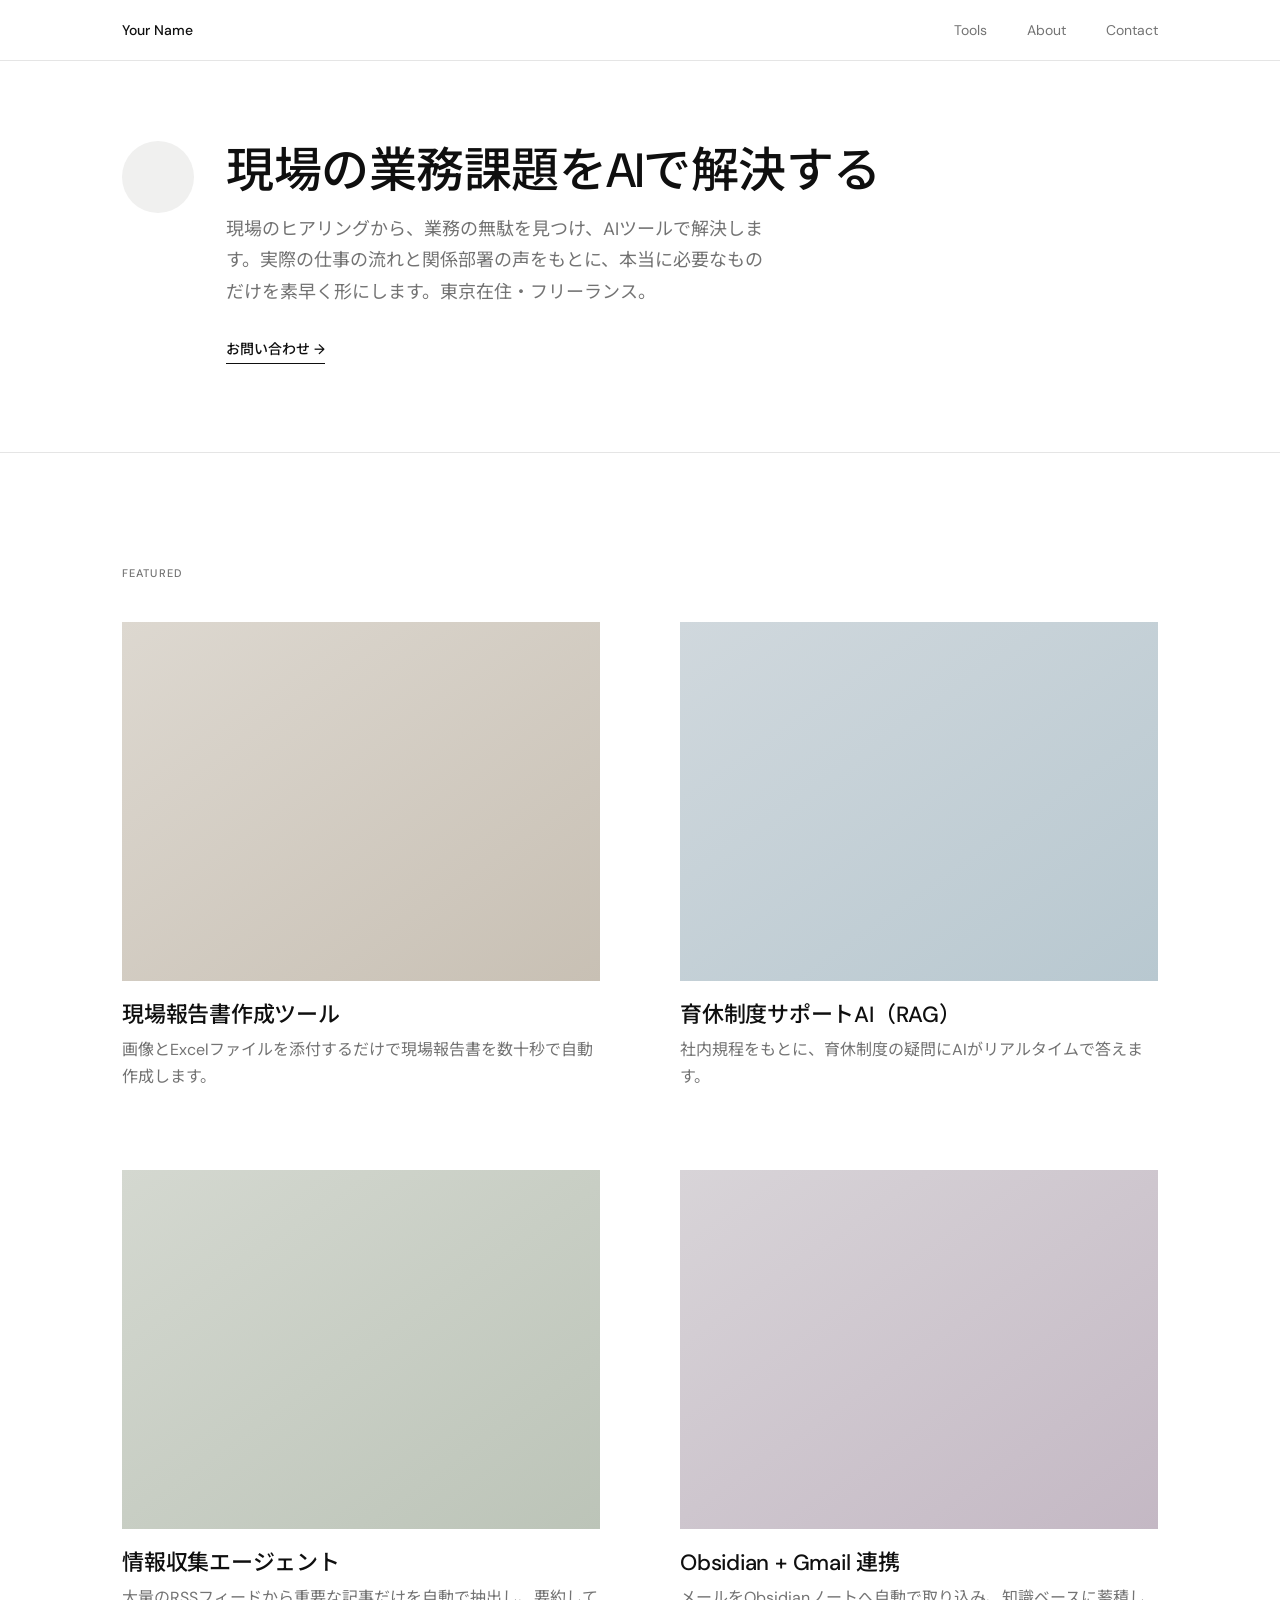
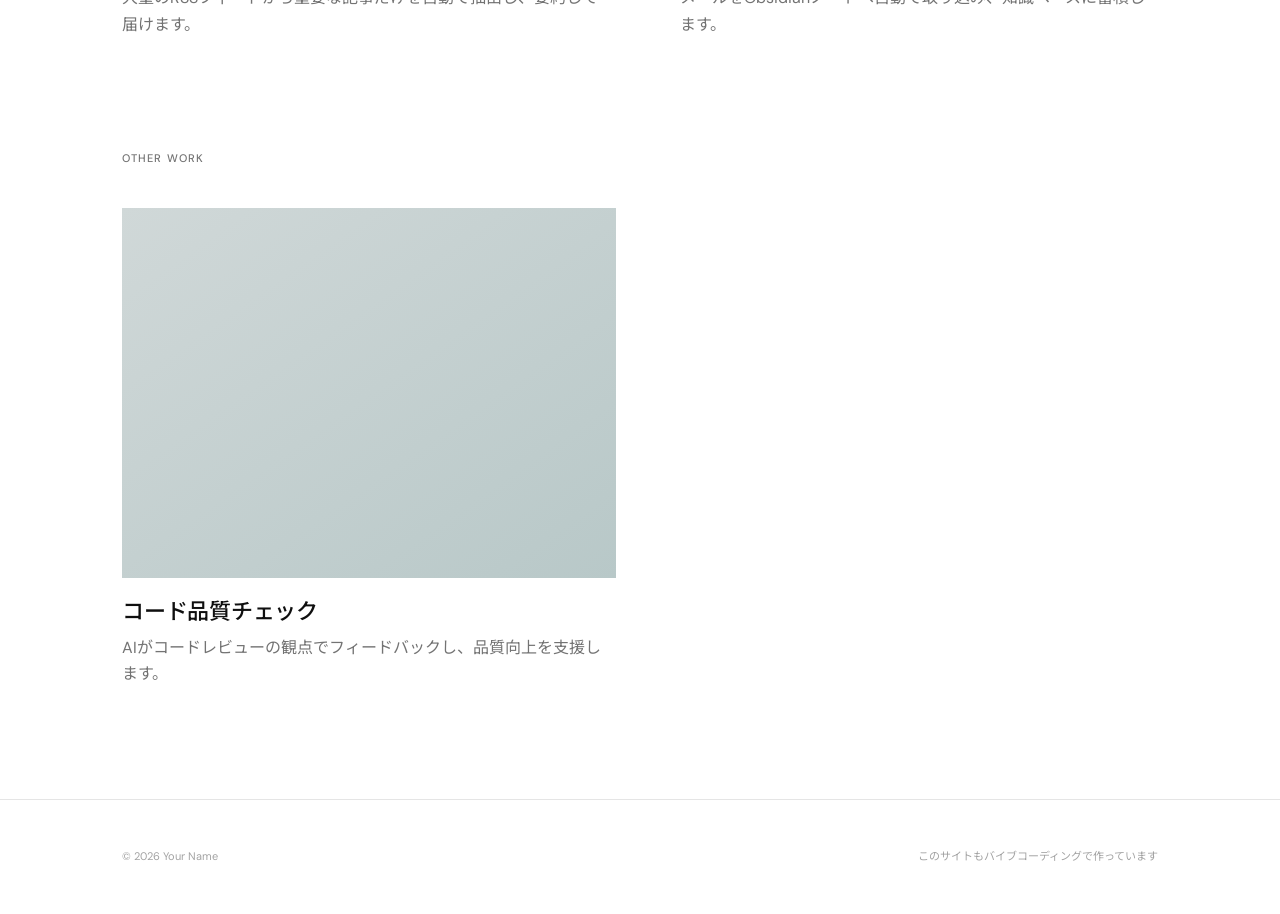
==== index.html @ d51e8c88 "Initial commit" ====
<!DOCTYPE html>
<html lang="ja">
<head>
  <meta charset="UTF-8">
  <meta name="viewport" content="width=device-width, initial-scale=1.0">
  <title>Your Name — AI ツール制作</title>
  <meta name="description" content="AIで業務の無駄を削る小さなツールを作っています。">
  <link rel="preconnect" href="https://fonts.googleapis.com">
  <link rel="preconnect" href="https://fonts.gstatic.com" crossorigin>
  <link href="https://fonts.googleapis.com/css2?family=DM+Sans:ital,opsz,wght@0,9..40,300;0,9..40,400;0,9..40,500;0,9..40,600;0,9..40,700&family=Noto+Sans+JP:wght@300;400;500;700&display=swap" rel="stylesheet">
  <link rel="stylesheet" href="css/style.css">
</head>
<body>

  <header class="site-header">
    <div class="site-header__inner">
      <a class="site-header__logo" href="index.html" data-site-name>Your Name</a>
      <nav class="site-nav">
        <a href="#tools">Tools</a>
        <a href="about.html">About</a>
        <a href="contact.html">Contact</a>
      </nav>
    </div>
  </header>

  <main>

    <!-- Profile -->
    <section class="profile">
      <div class="container">
        <div class="profile__inner">
          <div class="profile__photo" aria-hidden="true"></div>
          <div class="profile__body">
            <h1 class="profile__title" id="profile-title">AIで、現場の仕事を速くする。</h1>
            <p class="profile__bio" id="profile-bio"></p>
            <a class="profile__contact" href="mailto:your@email.com" id="profile-contact">お問い合わせ →</a>
          </div>
        </div>
      </div>
    </section>

    <!-- Featured Tools -->
    <section class="section" id="tools">
      <div class="container">
        <p class="section__eyebrow">Featured</p>
        <div class="tools-grid tools-grid--featured" id="featured-tools"></div>
      </div>
    </section>

    <!-- Other Tools -->
    <section class="section" style="padding-top: 0;" id="other-tools-section">
      <div class="container">
        <p class="section__eyebrow">Other Work</p>
        <div class="tools-grid tools-grid--other" id="other-tools"></div>
      </div>
    </section>

  </main>

  <footer class="site-footer">
    <div class="container">
      <div class="site-footer__inner">
        <p class="site-footer__copy">© <span id="copy-year"></span> <span data-site-name>Your Name</span></p>
        <p class="site-footer__note">このサイトもバイブコーディングで作っています</p>
      </div>
    </div>
  </footer>

  <script src="js/data.js"></script>
  <script>
    document.addEventListener('DOMContentLoaded', function () {
      document.querySelectorAll('[data-site-name]').forEach(function (el) {
        el.textContent = SITE.name;
      });
      document.getElementById('profile-title').textContent = SITE.tagline;
      document.getElementById('profile-bio').textContent = SITE.about;
      document.getElementById('profile-contact').href = 'mailto:' + SITE.email;
      document.getElementById('copy-year').textContent = new Date().getFullYear();

      var featuredEl = document.getElementById('featured-tools');
      TOOLS.filter(function (t) { return t.featured; }).forEach(function (tool) {
        var thumbStyle = tool.thumb ? ' style="background:' + tool.thumb + '"' : '';
        featuredEl.insertAdjacentHTML('beforeend',
          '<a class="tool-item" href="' + tool.href + '">'
          + '<div class="tool-item__thumb"' + thumbStyle + '></div>'
          + '<h3 class="tool-item__name">' + tool.name + '</h3>'
          + '<p class="tool-item__desc">' + tool.description + '</p>'
          + '</a>'
        );
      });

      var otherEl = document.getElementById('other-tools');
      TOOLS.filter(function (t) { return !t.featured; }).forEach(function (tool) {
        var thumbStyle = tool.thumb ? ' style="background:' + tool.thumb + '"' : '';
        otherEl.insertAdjacentHTML('beforeend',
          '<a class="tool-item" href="' + tool.href + '">'
          + '<div class="tool-item__thumb"' + thumbStyle + '></div>'
          + '<h3 class="tool-item__name">' + tool.name + '</h3>'
          + '<p class="tool-item__desc">' + tool.description + '</p>'
          + '</a>'
        );
      });
    });
  </script>

</body>
</html>
---- css/style.css ----
/* ===== Variables ===== */
:root {
  --bg:      #ffffff;
  --text:    #0f0f0f;
  --muted:   #737373;
  --subtle:  #a3a3a3;
  --divider: #e5e5e5;
  --thumb:   #f0f0ef;

  --font: 'DM Sans', 'Noto Sans JP', sans-serif;
  --max-w: 1100px;

  --text-xs:   0.6875rem; /* 11px */
  --text-sm:   0.875rem;  /* 14px */
  --text-base: 1rem;      /* 16px */
}

/* ===== Reset ===== */
*, *::before, *::after { box-sizing: border-box; margin: 0; padding: 0; }
html { scroll-behavior: smooth; }
body {
  font-family: var(--font);
  background: var(--bg);
  color: var(--text);
  line-height: 1.6;
  -webkit-font-smoothing: antialiased;
  -moz-osx-font-smoothing: grayscale;
}
a { color: inherit; text-decoration: none; }
img, video { max-width: 100%; display: block; }
button { font-family: inherit; }

/* ===== Container ===== */
.container {
  max-width: var(--max-w);
  margin: 0 auto;
  padding: 0 2rem;
}

/* ===== Header ===== */
.site-header {
  position: sticky;
  top: 0;
  z-index: 100;
  background: var(--bg);
  border-bottom: 1px solid var(--divider);
}
.site-header__inner {
  max-width: var(--max-w);
  margin: 0 auto;
  padding: 0 2rem;
  height: 60px;
  display: flex;
  align-items: center;
  justify-content: space-between;
}
.site-header__logo {
  font-size: var(--text-sm);
  font-weight: 500;
}
.site-nav { display: flex; gap: 2.5rem; }
.site-nav a {
  font-size: var(--text-sm);
  font-weight: 400;
  color: var(--muted);
  transition: color 0.15s;
}
.site-nav a:hover { color: var(--text); }

/* ===== Profile ===== */
.profile {
  padding: 5rem 0 5.5rem;
  border-bottom: 1px solid var(--divider);
}
.profile__inner {
  display: grid;
  grid-template-columns: 72px 1fr;
  gap: 0 2rem;
  align-items: start;
}
.profile__photo {
  width: 72px;
  height: 72px;
  border-radius: 50%;
  background: var(--thumb);
  flex-shrink: 0;
}
.profile__title {
  font-size: 3rem; /* 48px */
  font-weight: 500;
  letter-spacing: -0.01em;
  line-height: 1.15;
  margin-bottom: 1rem;
  margin-top: 0.1rem;
}
.profile__bio {
  font-size: 1.125rem;
  font-weight: 400;
  color: var(--muted);
  line-height: 1.75;
  max-width: 540px;
  margin-bottom: 1.75rem;
}
.profile__contact {
  display: inline-block;
  font-size: var(--text-sm);
  font-weight: 500;
  color: var(--text);
  border-bottom: 1px solid var(--text);
  padding-bottom: 2px;
  transition: opacity 0.15s;
}
.profile__contact:hover { opacity: 0.45; }

/* ===== Section ===== */
.section { padding: 7rem 0; }
.section__eyebrow {
  font-size: var(--text-xs);
  font-weight: 500;
  letter-spacing: 0.1em;
  text-transform: uppercase;
  color: var(--muted);
  margin-bottom: 2.5rem;
}

/* ===== Tool Grid ===== */
.tools-grid { display: grid; }
.tools-grid--featured {
  grid-template-columns: repeat(2, 1fr);
  gap: 5rem 5rem;
}
.tools-grid--other {
  grid-template-columns: repeat(2, 1fr);
  gap: 4rem 3rem;
}

/* ===== Tool Item ===== */
.tool-item { display: block; }
.tool-item__thumb {
  aspect-ratio: 4 / 3;
  background: var(--thumb);
  margin-bottom: 1.25rem;
  transition: opacity 0.3s;
}
.tool-item:hover .tool-item__thumb { opacity: 0.72; }
.tool-item__name {
  font-size: 1.375rem; /* 22px */
  font-weight: 500;
  letter-spacing: -0.01em;
  line-height: 1.3;
  margin-bottom: 0.5rem;
}
.tool-item__desc {
  font-size: var(--text-base);
  font-weight: 400;
  color: var(--muted);
  line-height: 1.65;
}

/* ===== Tool Hero ===== */
.tool-hero {
  padding: 4rem 0 5rem;
  border-bottom: 1px solid var(--divider);
  max-width: 640px;
}
.tool-hero__category {
  font-size: var(--text-xs);
  font-weight: 500;
  letter-spacing: 0.1em;
  text-transform: uppercase;
  color: var(--muted);
  margin-bottom: 1.5rem;
}
.tool-hero__title {
  font-size: clamp(1.75rem, 4vw, 2.5rem);
  font-weight: 500;
  letter-spacing: -0.01em;
  line-height: 1.2;
  margin-bottom: 1.25rem;
}
.tool-hero__desc {
  font-size: var(--text-base);
  color: var(--muted);
  line-height: 1.75;
}

/* ===== Back Link ===== */
.back-link {
  display: inline-flex;
  align-items: center;
  gap: 0.4rem;
  font-size: var(--text-sm);
  color: var(--muted);
  transition: color 0.15s;
  margin-bottom: 3rem;
}
.back-link:hover { color: var(--text); }

/* ===== Demo Area ===== */
.demo-wrap { margin-top: 4rem; }
.demo-area {
  position: relative;
  aspect-ratio: 16 / 9;
  background: var(--thumb);
  overflow: hidden;
}
.demo-thumb {
  position: absolute;
  inset: 0;
  display: flex;
  flex-direction: column;
  align-items: center;
  justify-content: center;
  gap: 0.75rem;
}
.play-btn {
  width: 52px;
  height: 52px;
  background: rgba(255, 255, 255, 0.92);
  border: 1px solid var(--divider);
  border-radius: 50%;
  cursor: pointer;
  display: flex;
  align-items: center;
  justify-content: center;
  transition: transform 0.15s;
}
.play-btn:hover { transform: scale(1.06); }
.play-btn svg { margin-left: 3px; }
.demo-label {
  font-size: var(--text-xs);
  color: var(--subtle);
}
#demo-video {
  width: 100%;
  height: 100%;
  object-fit: contain;
  display: none;
}

/* ===== Tool Content (label | body) ===== */
.tool-content { padding: 5rem 0; }
.tool-section {
  display: grid;
  grid-template-columns: 160px 1fr;
  gap: 0 5rem;
  padding: 2.5rem 0;
  border-top: 1px solid var(--divider);
  align-items: start;
}
.tool-section:last-child { border-bottom: 1px solid var(--divider); }
.tool-section__label {
  font-size: var(--text-xs);
  font-weight: 500;
  letter-spacing: 0.08em;
  text-transform: uppercase;
  color: var(--muted);
  padding-top: 0.15rem;
}
.tool-section__body {
  font-size: var(--text-sm);
  color: var(--muted);
  line-height: 1.8;
}

/* ===== Point List ===== */
.point-list {
  display: grid;
  grid-template-columns: repeat(3, 1fr);
  gap: 0 2rem;
}
.point-item__label {
  font-size: var(--text-xs);
  color: var(--subtle);
  margin-bottom: 0.35rem;
}
.point-item__value {
  font-size: var(--text-base);
  font-weight: 600;
  letter-spacing: -0.01em;
}

/* ===== Before / After ===== */
.before-after {
  display: grid;
  grid-template-columns: 1fr 1fr;
  gap: 0 2.5rem;
}
.ba-box__label {
  font-size: var(--text-xs);
  font-weight: 500;
  letter-spacing: 0.08em;
  text-transform: uppercase;
  color: var(--subtle);
  margin-bottom: 0.75rem;
}
.ba-box--after .ba-box__label { color: var(--text); }
.ba-box__text {
  font-size: var(--text-sm);
  color: var(--muted);
  line-height: 1.8;
}

/* ===== Steps ===== */
.steps-list { display: grid; }
.step-item {
  display: grid;
  grid-template-columns: 2.5rem 1fr;
  gap: 0 0.75rem;
  padding: 1rem 0;
  border-top: 1px solid var(--divider);
  align-items: baseline;
}
.step-item:last-child { border-bottom: 1px solid var(--divider); }
.step-item__num {
  font-size: var(--text-xs);
  font-weight: 600;
  color: var(--subtle);
  letter-spacing: 0.04em;
}
.step-item__text {
  font-size: var(--text-sm);
  color: var(--muted);
  line-height: 1.65;
}

/* ===== Tech List ===== */
.tech-list {
  display: flex;
  flex-wrap: wrap;
  gap: 0.25rem 1.5rem;
}
.tech-list__item {
  font-size: var(--text-sm);
  color: var(--muted);
}

/* ===== CTA ===== */
.cta-block__text {
  font-size: var(--text-sm);
  color: var(--muted);
  line-height: 1.75;
  margin-bottom: 1.25rem;
}
.cta-block__link {
  display: inline-block;
  font-size: var(--text-sm);
  font-weight: 500;
  color: var(--text);
  border-bottom: 1px solid var(--text);
  padding-bottom: 2px;
  transition: opacity 0.15s;
}
.cta-block__link:hover { opacity: 0.45; }

/* ===== Footer ===== */
.site-footer {
  padding: 3rem 0;
  border-top: 1px solid var(--divider);
}
.site-footer__inner {
  display: flex;
  align-items: center;
  justify-content: space-between;
  flex-wrap: wrap;
  gap: 0.5rem;
}
.site-footer__copy,
.site-footer__note {
  font-size: var(--text-xs);
  color: var(--subtle);
}

/* ===== Responsive ===== */
@media (max-width: 900px) {
  .tools-grid--featured { grid-template-columns: 1fr; gap: 3.5rem; }
  .tool-section { grid-template-columns: 1fr; gap: 1rem 0; }
  .point-list { grid-template-columns: 1fr 1fr; gap: 1.5rem; }
  .before-after { grid-template-columns: 1fr; gap: 2rem; }
}
@media (max-width: 640px) {
  .container { padding: 0 1.25rem; }
  .profile { padding: 3rem 0 3.5rem; }
  .profile__inner { grid-template-columns: 1fr; gap: 1.25rem 0; }
  .profile__photo { width: 56px; height: 56px; }
  .profile__title { font-size: 2rem; }
  .section { padding: 4rem 0; }
  .section__eyebrow { margin-bottom: 2rem; }
  .tools-grid--featured,
  .tools-grid--other { grid-template-columns: 1fr; gap: 3rem; }
  .site-header__inner { padding: 0 1.25rem; }
  .site-nav { gap: 1.5rem; }
  .point-list { grid-template-columns: 1fr; gap: 1.5rem; }
  .tool-hero { padding: 3rem 0 3.5rem; }
  .tool-content { padding: 3rem 0; }
  .site-footer__inner { flex-direction: column; }
}
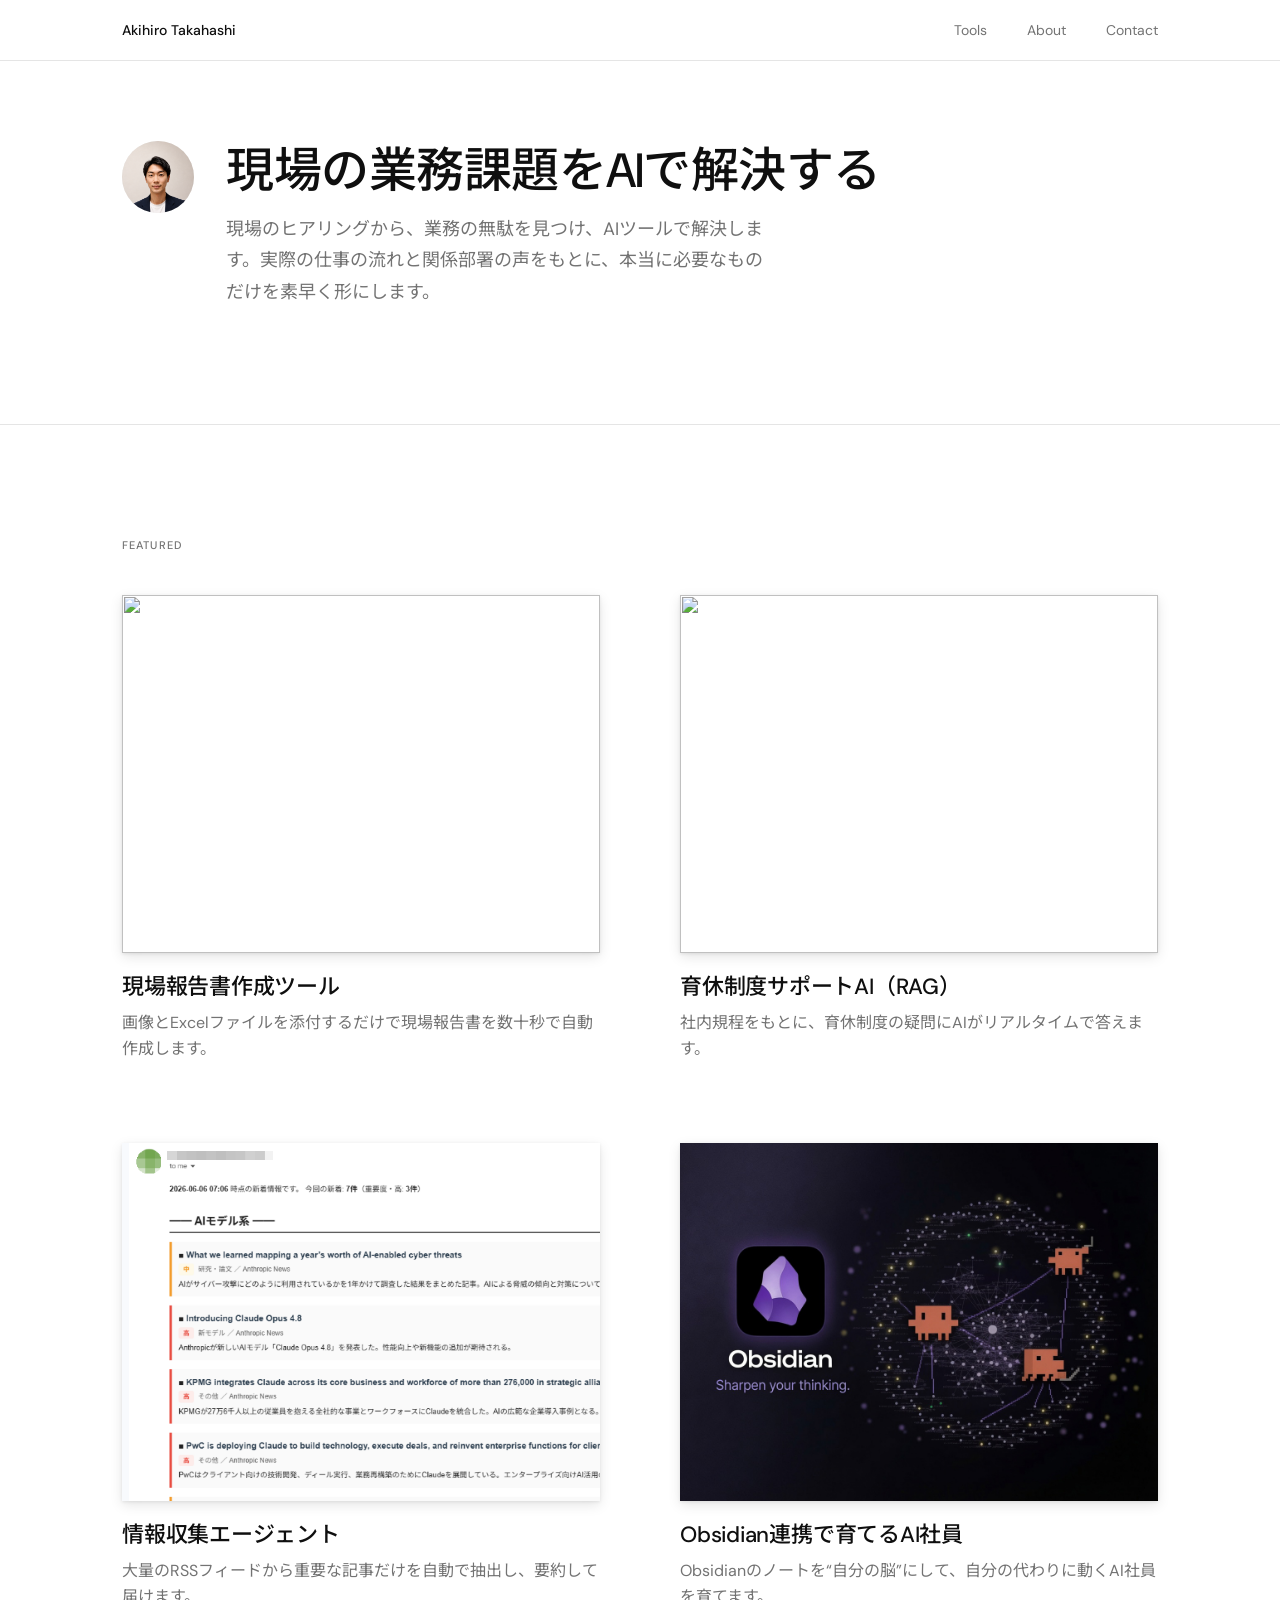
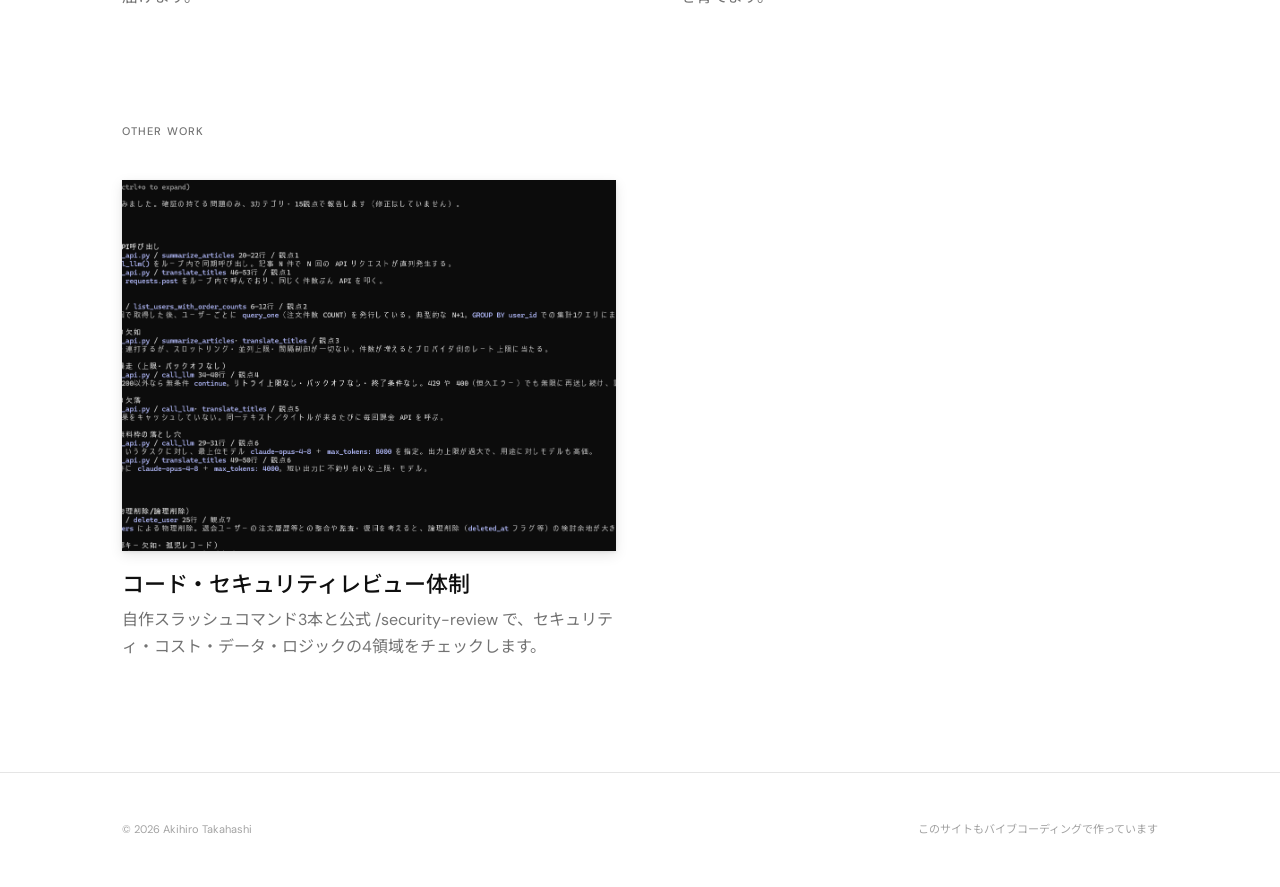
==== commit eb62276d: "サイト全体のコンテンツ・デモ画像を更新 - 名前を Akihiro Takahashi に変更 - プロフィール写真を追加 - 各ツールのサムネイル・デモ画像を設定（YouTube / スクリーンショ" ====
--- a/index.html
+++ b/index.html
@@ -3,7 +3,7 @@
 <head>
   <meta charset="UTF-8">
   <meta name="viewport" content="width=device-width, initial-scale=1.0">
-  <title>Your Name — AI ツール制作</title>
+  <title>Akihiro Takahashi — AI ツール制作</title>
   <meta name="description" content="AIで業務の無駄を削る小さなツールを作っています。">
   <link rel="preconnect" href="https://fonts.googleapis.com">
   <link rel="preconnect" href="https://fonts.gstatic.com" crossorigin>
@@ -14,7 +14,7 @@
 
   <header class="site-header">
     <div class="site-header__inner">
-      <a class="site-header__logo" href="index.html" data-site-name>Your Name</a>
+      <a class="site-header__logo" href="index.html" data-site-name>Akihiro Takahashi</a>
       <nav class="site-nav">
         <a href="#tools">Tools</a>
         <a href="about.html">About</a>
@@ -29,11 +29,12 @@
     <section class="profile">
       <div class="container">
         <div class="profile__inner">
-          <div class="profile__photo" aria-hidden="true"></div>
+          <div class="profile__photo">
+            <img src="images/ChatGPT Image 2026年6月21日 11_45_14.png" alt="Akihiro Takahashi" style="width:100%;height:100%;object-fit:cover;border-radius:50%;display:block;">
+          </div>
           <div class="profile__body">
             <h1 class="profile__title" id="profile-title">AIで、現場の仕事を速くする。</h1>
             <p class="profile__bio" id="profile-bio"></p>
-            <a class="profile__contact" href="mailto:your@email.com" id="profile-contact">お問い合わせ →</a>
           </div>
         </div>
       </div>
@@ -60,7 +61,7 @@
   <footer class="site-footer">
     <div class="container">
       <div class="site-footer__inner">
-        <p class="site-footer__copy">© <span id="copy-year"></span> <span data-site-name>Your Name</span></p>
+        <p class="site-footer__copy">© <span id="copy-year"></span> <span data-site-name>Akihiro Takahashi</span></p>
         <p class="site-footer__note">このサイトもバイブコーディングで作っています</p>
       </div>
     </div>
@@ -74,15 +75,23 @@
       });
       document.getElementById('profile-title').textContent = SITE.tagline;
       document.getElementById('profile-bio').textContent = SITE.about;
-      document.getElementById('profile-contact').href = 'mailto:' + SITE.email;
-      document.getElementById('copy-year').textContent = new Date().getFullYear();
+document.getElementById('copy-year').textContent = new Date().getFullYear();
+
+      function buildThumb(tool) {
+        if (tool.thumbImg) {
+          return '<div class="tool-item__thumb" style="background:none;padding:0;overflow:hidden;">'
+            + '<img src="' + tool.thumbImg + '" alt="" style="width:100%;height:100%;object-fit:cover;display:block;">'
+            + '</div>';
+        }
+        var thumbStyle = tool.thumb ? ' style="background:' + tool.thumb + '"' : '';
+        return '<div class="tool-item__thumb"' + thumbStyle + '></div>';
+      }
 
       var featuredEl = document.getElementById('featured-tools');
       TOOLS.filter(function (t) { return t.featured; }).forEach(function (tool) {
-        var thumbStyle = tool.thumb ? ' style="background:' + tool.thumb + '"' : '';
         featuredEl.insertAdjacentHTML('beforeend',
           '<a class="tool-item" href="' + tool.href + '">'
-          + '<div class="tool-item__thumb"' + thumbStyle + '></div>'
+          + buildThumb(tool)
           + '<h3 class="tool-item__name">' + tool.name + '</h3>'
           + '<p class="tool-item__desc">' + tool.description + '</p>'
           + '</a>'
@@ -91,10 +100,9 @@
 
       var otherEl = document.getElementById('other-tools');
       TOOLS.filter(function (t) { return !t.featured; }).forEach(function (tool) {
-        var thumbStyle = tool.thumb ? ' style="background:' + tool.thumb + '"' : '';
         otherEl.insertAdjacentHTML('beforeend',
           '<a class="tool-item" href="' + tool.href + '">'
-          + '<div class="tool-item__thumb"' + thumbStyle + '></div>'
+          + buildThumb(tool)
           + '<h3 class="tool-item__name">' + tool.name + '</h3>'
           + '<p class="tool-item__desc">' + tool.description + '</p>'
           + '</a>'
--- a/css/style.css
+++ b/css/style.css
@@ -140,9 +140,14 @@
   aspect-ratio: 4 / 3;
   background: var(--thumb);
   margin-bottom: 1.25rem;
-  transition: opacity 0.3s;
-}
-.tool-item:hover .tool-item__thumb { opacity: 0.72; }
+  transition: opacity 0.3s, box-shadow 0.3s, transform 0.3s;
+  box-shadow: 0 4px 12px rgba(0,0,0,0.10), 0 1px 3px rgba(0,0,0,0.08);
+}
+.tool-item:hover .tool-item__thumb {
+  opacity: 0.72;
+  box-shadow: 0 12px 32px rgba(0,0,0,0.16), 0 3px 8px rgba(0,0,0,0.10);
+  transform: translateY(-3px);
+}
 .tool-item__name {
   font-size: 1.375rem; /* 22px */
   font-weight: 500;
